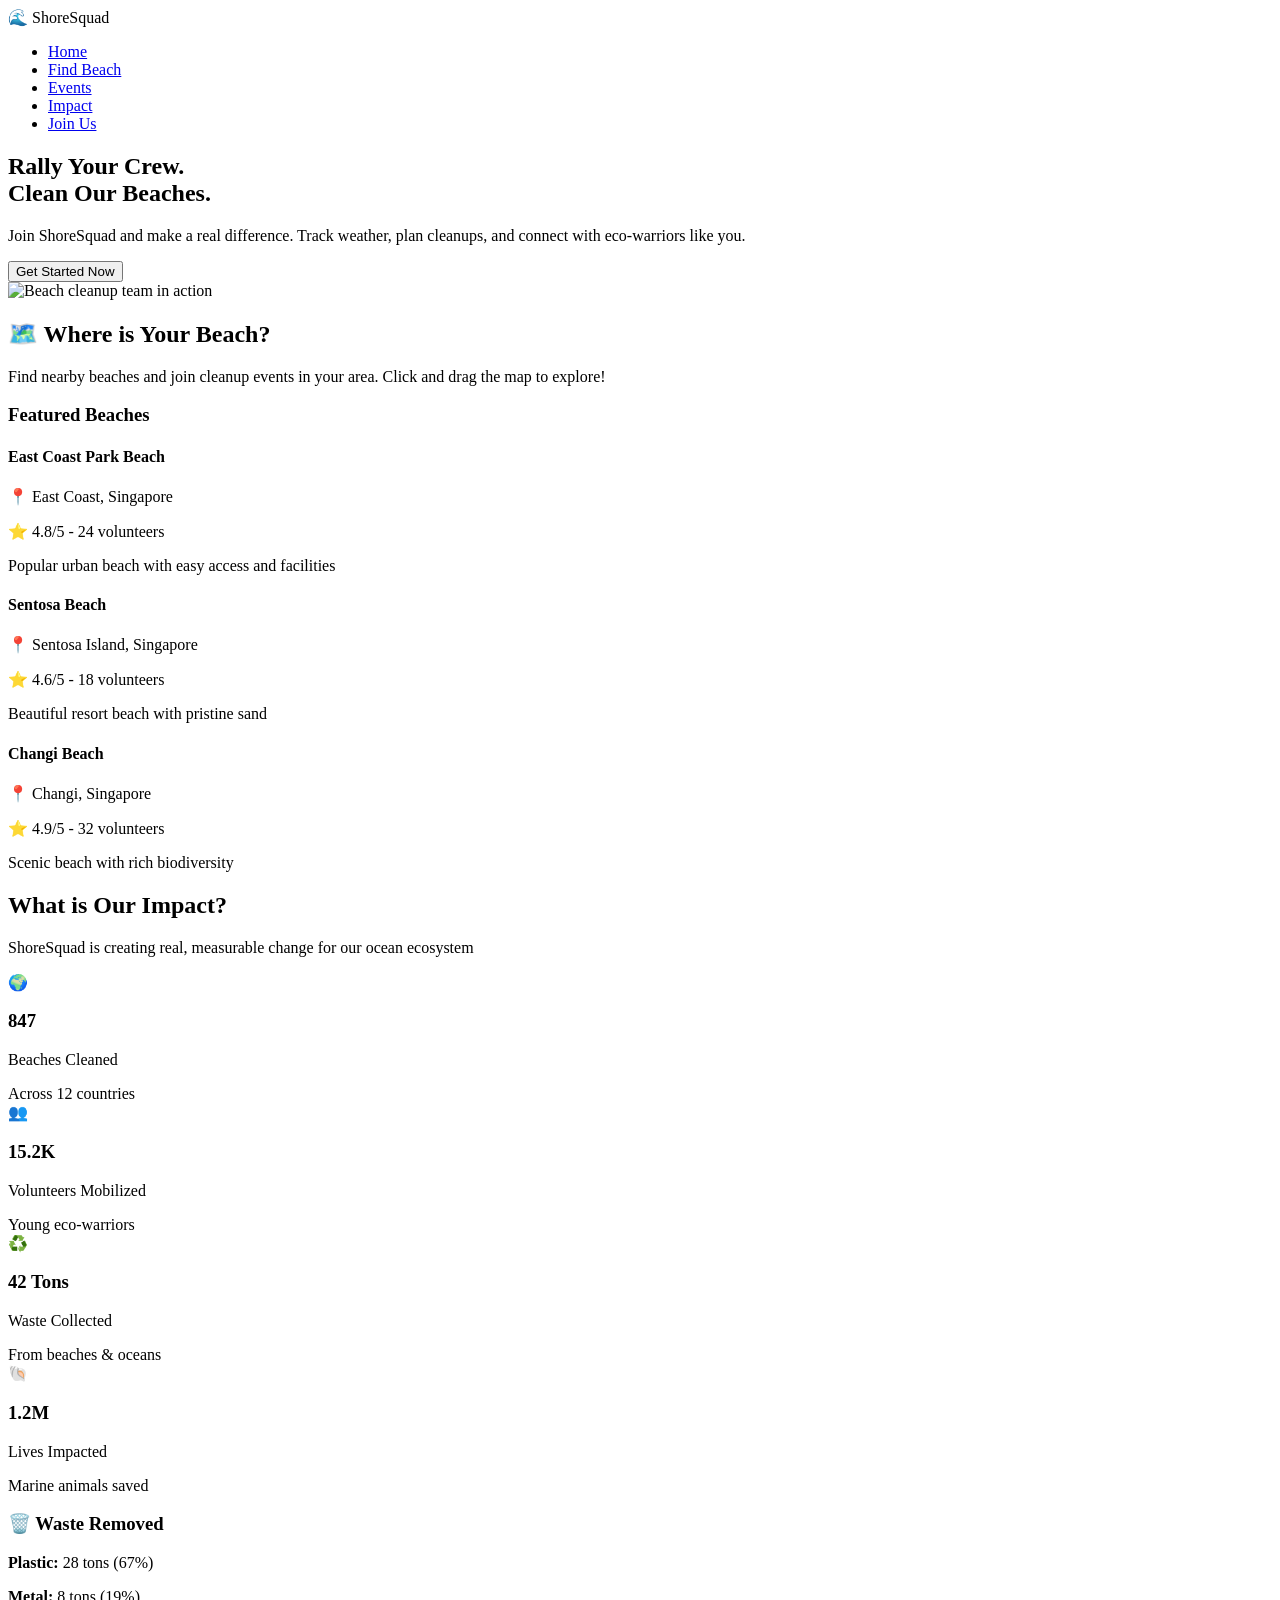
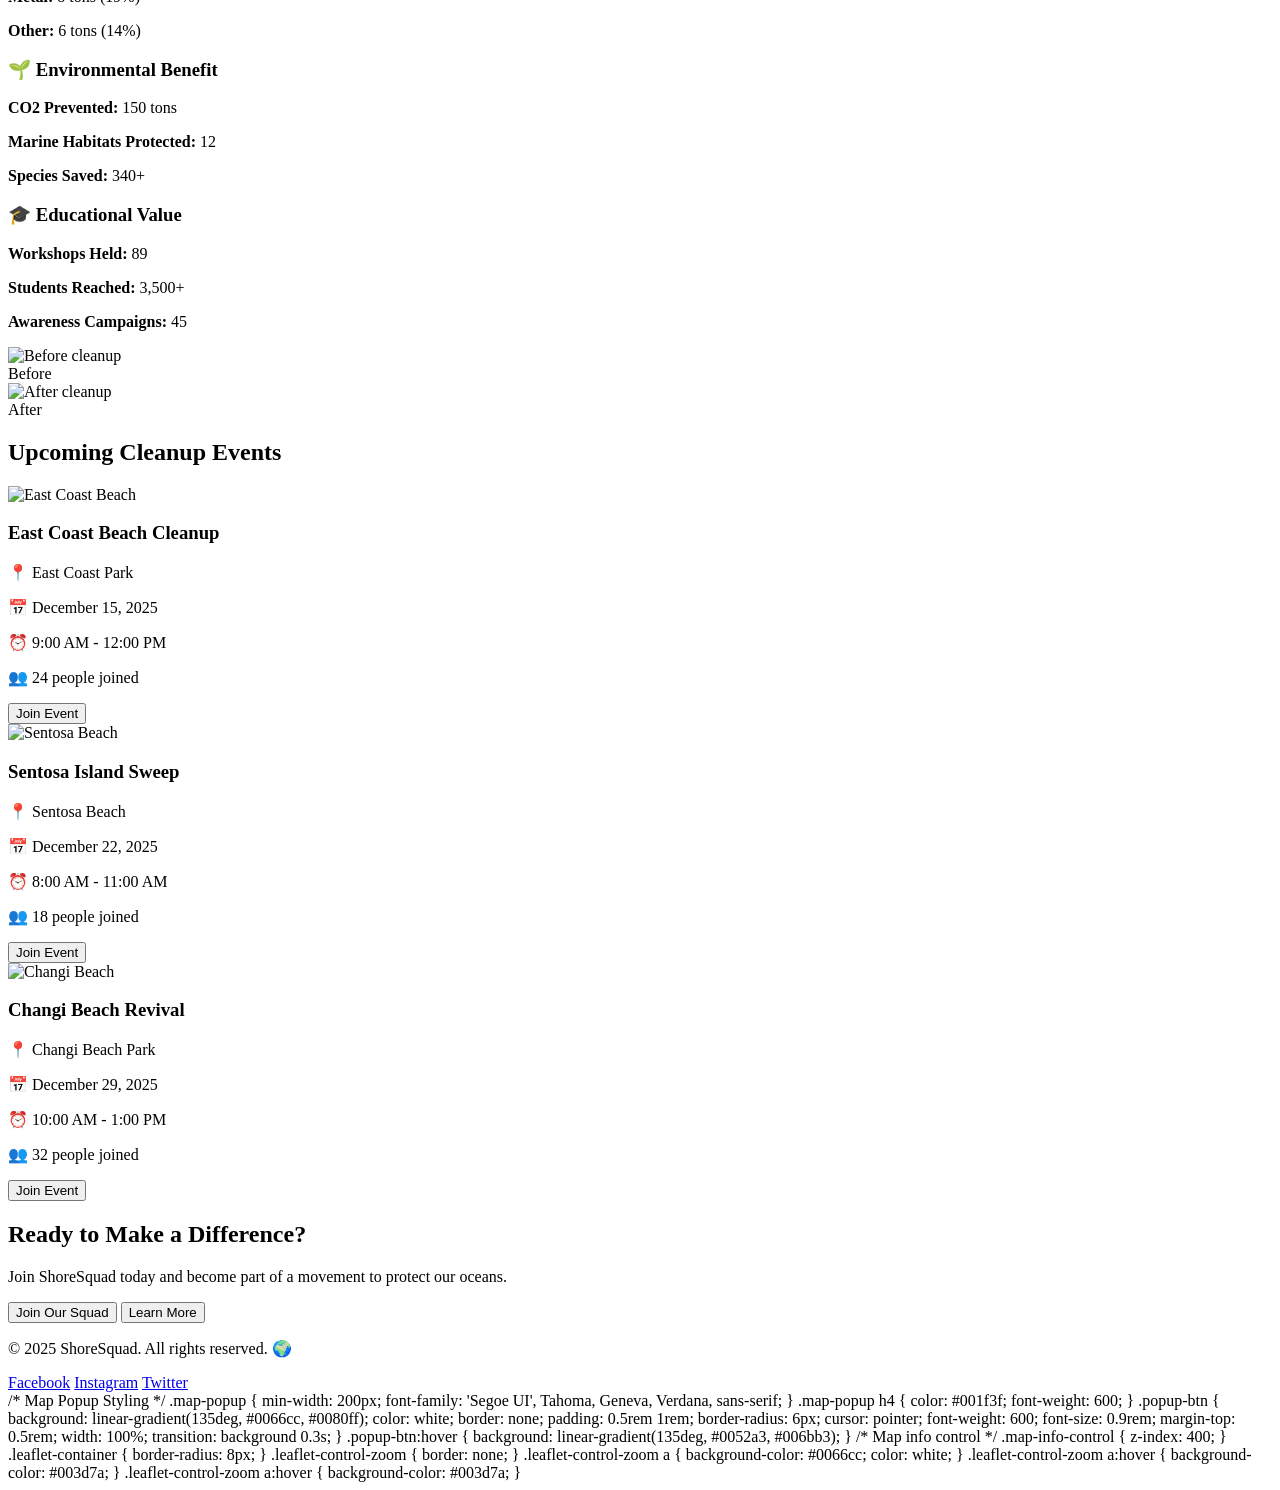
==== index.html @ 5990119d "Update 2.0" ====
<!DOCTYPE html>
<html lang="en">
<head>
    <meta charset="UTF-8">
    <meta name="viewport" content="width=device-width, initial-scale=1.0">
    <title>ShoreSquad - Beach Cleanup Mobilizer</title>
    <link rel="stylesheet" href="css/styles.css">
    
    <!-- Leaflet CSS - MUST be before JS -->
    <link rel="stylesheet" href="https://cdnjs.cloudflare.com/ajax/libs/leaflet/1.9.4/leaflet.min.css" />
</head>
<body>
    <header>
        <nav class="navbar">
            <div class="logo">🌊 ShoreSquad</div>
            <ul class="nav-links">
                <li><a href="#home">Home</a></li>
                <li><a href="#map">Find Beach</a></li>
                <li><a href="#events">Events</a></li>
                <li><a href="#impact">Impact</a></li>
                <li><a href="#join">Join Us</a></li>
            </ul>
        </nav>
    </header>

    <main>
        <!-- Hero Section -->
        <section id="home" class="hero">
            <div class="hero-content">
                <h1>Rally Your Crew.<br>Clean Our Beaches.</h1>
                <p>Join ShoreSquad and make a real difference. Track weather, plan cleanups, and connect with eco-warriors like you.</p>
                <button class="cta-button">Get Started Now</button>
            </div>
            <div class="hero-image">
                <img src="https://images.unsplash.com/photo-1559027615-cd4628902d4a?w=600&h=400&fit=crop" alt="Beach cleanup team in action">
            </div>
        </section>

        <!-- Map Section: Where is Your Beach -->
        <section id="map" class="map-section">
            <h2 class="map-section-title">🗺️ Where is Your Beach?</h2>
            <p class="map-section-subtitle">Find nearby beaches and join cleanup events in your area. Click and drag the map to explore!</p>
            
            <div class="map-layout">
                <div class="map-container">
                    <div id="leaflet-map" class="map-widget"></div>
                </div>
                <div class="map-info">
                    <h3>Featured Beaches</h3>
                    <div class="beach-list">
                        <div class="beach-item active" data-id="east-coast" data-lat="1.3024" data-lng="103.9054">
                            <h4>East Coast Park Beach</h4>
                            <p>📍 East Coast, Singapore</p>
                            <p>⭐ 4.8/5 - 24 volunteers</p>
                            <p class="beach-desc">Popular urban beach with easy access and facilities</p>
                        </div>
                        <div class="beach-item" data-id="sentosa" data-lat="1.2489" data-lng="103.8305">
                            <h4>Sentosa Beach</h4>
                            <p>📍 Sentosa Island, Singapore</p>
                            <p>⭐ 4.6/5 - 18 volunteers</p>
                            <p class="beach-desc">Beautiful resort beach with pristine sand</p>
                        </div>
                        <div class="beach-item" data-id="changi" data-lat="1.3852" data-lng="103.9981">
                            <h4>Changi Beach</h4>
                            <p>📍 Changi, Singapore</p>
                            <p>⭐ 4.9/5 - 32 volunteers</p>
                            <p class="beach-desc">Scenic beach with rich biodiversity</p>
                        </div>
                    </div>
                </div>
            </div>
        </section>

        <!-- Impact Metrics Section -->
        <section id="impact" class="impact-section">
            <h2>What is Our Impact?</h2>
            <p class="impact-intro">ShoreSquad is creating real, measurable change for our ocean ecosystem</p>
            
            <div class="impact-metrics">
                <div class="metric-card impact-primary">
                    <div class="metric-icon">🌍</div>
                    <h3>847</h3>
                    <p>Beaches Cleaned</p>
                    <span class="metric-detail">Across 12 countries</span>
                </div>
                <div class="metric-card impact-secondary">
                    <div class="metric-icon">👥</div>
                    <h3>15.2K</h3>
                    <p>Volunteers Mobilized</p>
                    <span class="metric-detail">Young eco-warriors</span>
                </div>
                <div class="metric-card impact-tertiary">
                    <div class="metric-icon">♻️</div>
                    <h3>42 Tons</h3>
                    <p>Waste Collected</p>
                    <span class="metric-detail">From beaches & oceans</span>
                </div>
                <div class="metric-card impact-accent">
                    <div class="metric-icon">🐚</div>
                    <h3>1.2M</h3>
                    <p>Lives Impacted</p>
                    <span class="metric-detail">Marine animals saved</span>
                </div>
            </div>

            <div class="impact-breakdown">
                <div class="breakdown-card">
                    <h3>🗑️ Waste Removed</h3>
                    <div class="breakdown-content">
                        <p><strong>Plastic:</strong> 28 tons (67%)</p>
                        <p><strong>Metal:</strong> 8 tons (19%)</p>
                        <p><strong>Other:</strong> 6 tons (14%)</p>
                    </div>
                </div>
                <div class="breakdown-card">
                    <h3>🌱 Environmental Benefit</h3>
                    <div class="breakdown-content">
                        <p><strong>CO2 Prevented:</strong> 150 tons</p>
                        <p><strong>Marine Habitats Protected:</strong> 12</p>
                        <p><strong>Species Saved:</strong> 340+</p>
                    </div>
                </div>
                <div class="breakdown-card">
                    <h3>🎓 Educational Value</h3>
                    <div class="breakdown-content">
                        <p><strong>Workshops Held:</strong> 89</p>
                        <p><strong>Students Reached:</strong> 3,500+</p>
                        <p><strong>Awareness Campaigns:</strong> 45</p>
                    </div>
                </div>
            </div>

            <div class="before-after-container">
                <div class="before-after-item">
                    <div class="impact-showcase">
                        <img src="https://images.unsplash.com/photo-1559027615-cd4628902d4a?w=800&h=400&fit=crop" alt="Before cleanup">
                        <div class="before-after-label">Before</div>
                    </div>
                </div>
                <div class="before-after-item">
                    <div class="impact-showcase">
                        <img src="https://images.unsplash.com/photo-1511632765486-a01980e01a18?w=800&h=400&fit=crop" alt="After cleanup">
                        <div class="before-after-label">After</div>
                    </div>
                </div>
            </div>
        </section>

        <!-- Events Section -->
        <section id="events" class="events">
            <h2>Upcoming Cleanup Events</h2>
            <div class="event-cards">
                <div class="event-card">
                    <img src="https://images.unsplash.com/photo-1511632765486-a01980e01a18?w=400&h=250&fit=crop" alt="East Coast Beach">
                    <div class="event-content">
                        <h3>East Coast Beach Cleanup</h3>
                        <p>📍 East Coast Park</p>
                        <p>📅 December 15, 2025</p>
                        <p>⏰ 9:00 AM - 12:00 PM</p>
                        <p>👥 24 people joined</p>
                        <button class="join-button">Join Event</button>
                    </div>
                </div>
                <div class="event-card">
                    <img src="https://images.unsplash.com/photo-1507003211169-0a1dd7228f2d?w=400&h=250&fit=crop" alt="Sentosa Beach">
                    <div class="event-content">
                        <h3>Sentosa Island Sweep</h3>
                        <p>📍 Sentosa Beach</p>
                        <p>📅 December 22, 2025</p>
                        <p>⏰ 8:00 AM - 11:00 AM</p>
                        <p>👥 18 people joined</p>
                        <button class="join-button">Join Event</button>
                    </div>
                </div>
                <div class="event-card">
                    <img src="https://images.unsplash.com/photo-1505142468610-359e7d316be0?w=400&h=250&fit=crop" alt="Changi Beach">
                    <div class="event-content">
                        <h3>Changi Beach Revival</h3>
                        <p>📍 Changi Beach Park</p>
                        <p>📅 December 29, 2025</p>
                        <p>⏰ 10:00 AM - 1:00 PM</p>
                        <p>👥 32 people joined</p>
                        <button class="join-button">Join Event</button>
                    </div>
                </div>
            </div>
        </section>

        <!-- Call to Action -->
        <section id="join" class="cta-section">
            <h2>Ready to Make a Difference?</h2>
            <p>Join ShoreSquad today and become part of a movement to protect our oceans.</p>
            <button class="cta-button large">Join Our Squad</button>
            <button class="secondary-button">Learn More</button>
        </section>
    </main>

    <footer>
        <p>&copy; 2025 ShoreSquad. All rights reserved. 🌍</p>
        <div class="social-links">
            <a href="#">Facebook</a>
            <a href="#">Instagram</a>
            <a href="#">Twitter</a>
        </div>
    </footer>

    <!-- Leaflet JS - CDN -->
    <script src="https://cdnjs.cloudflare.com/ajax/libs/leaflet/1.9.4/leaflet.min.js"></script>
    <!-- App JS -->
    <script src="js/app.js"></script>
</body>
</html>

/* Map Popup Styling */
.map-popup {
    min-width: 200px;
    font-family: 'Segoe UI', Tahoma, Geneva, Verdana, sans-serif;
}

.map-popup h4 {
    color: #001f3f;
    font-weight: 600;
}

.popup-btn {
    background: linear-gradient(135deg, #0066cc, #0080ff);
    color: white;
    border: none;
    padding: 0.5rem 1rem;
    border-radius: 6px;
    cursor: pointer;
    font-weight: 600;
    font-size: 0.9rem;
    margin-top: 0.5rem;
    width: 100%;
    transition: background 0.3s;
}

.popup-btn:hover {
    background: linear-gradient(135deg, #0052a3, #006bb3);
}

/* Map info control */
.map-info-control {
    z-index: 400;
}

.leaflet-container {
    border-radius: 8px;
}

.leaflet-control-zoom {
    border: none;
}

.leaflet-control-zoom a {
    background-color: #0066cc;
    color: white;
}
.leaflet-control-zoom a:hover {
    background-color: #003d7a;
}
.leaflet-control-zoom a:hover {
    background-color: #003d7a;
}
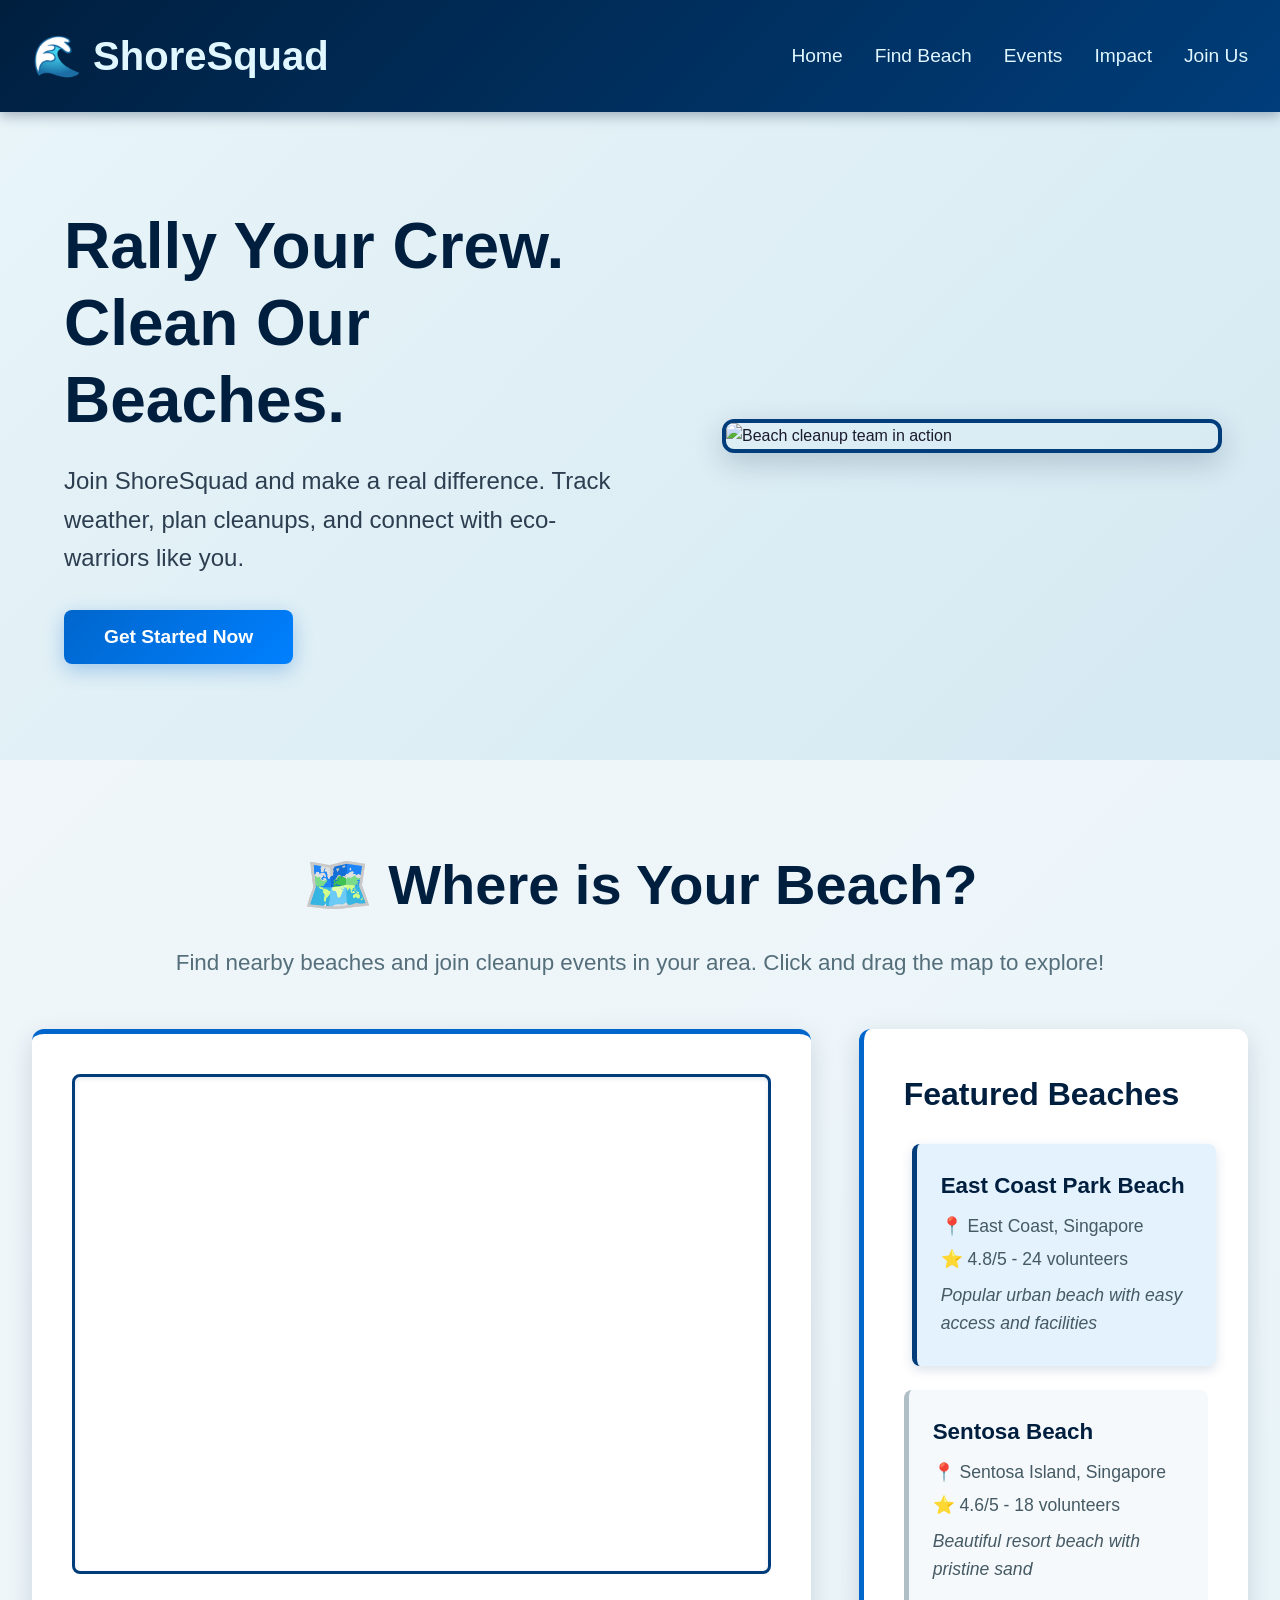
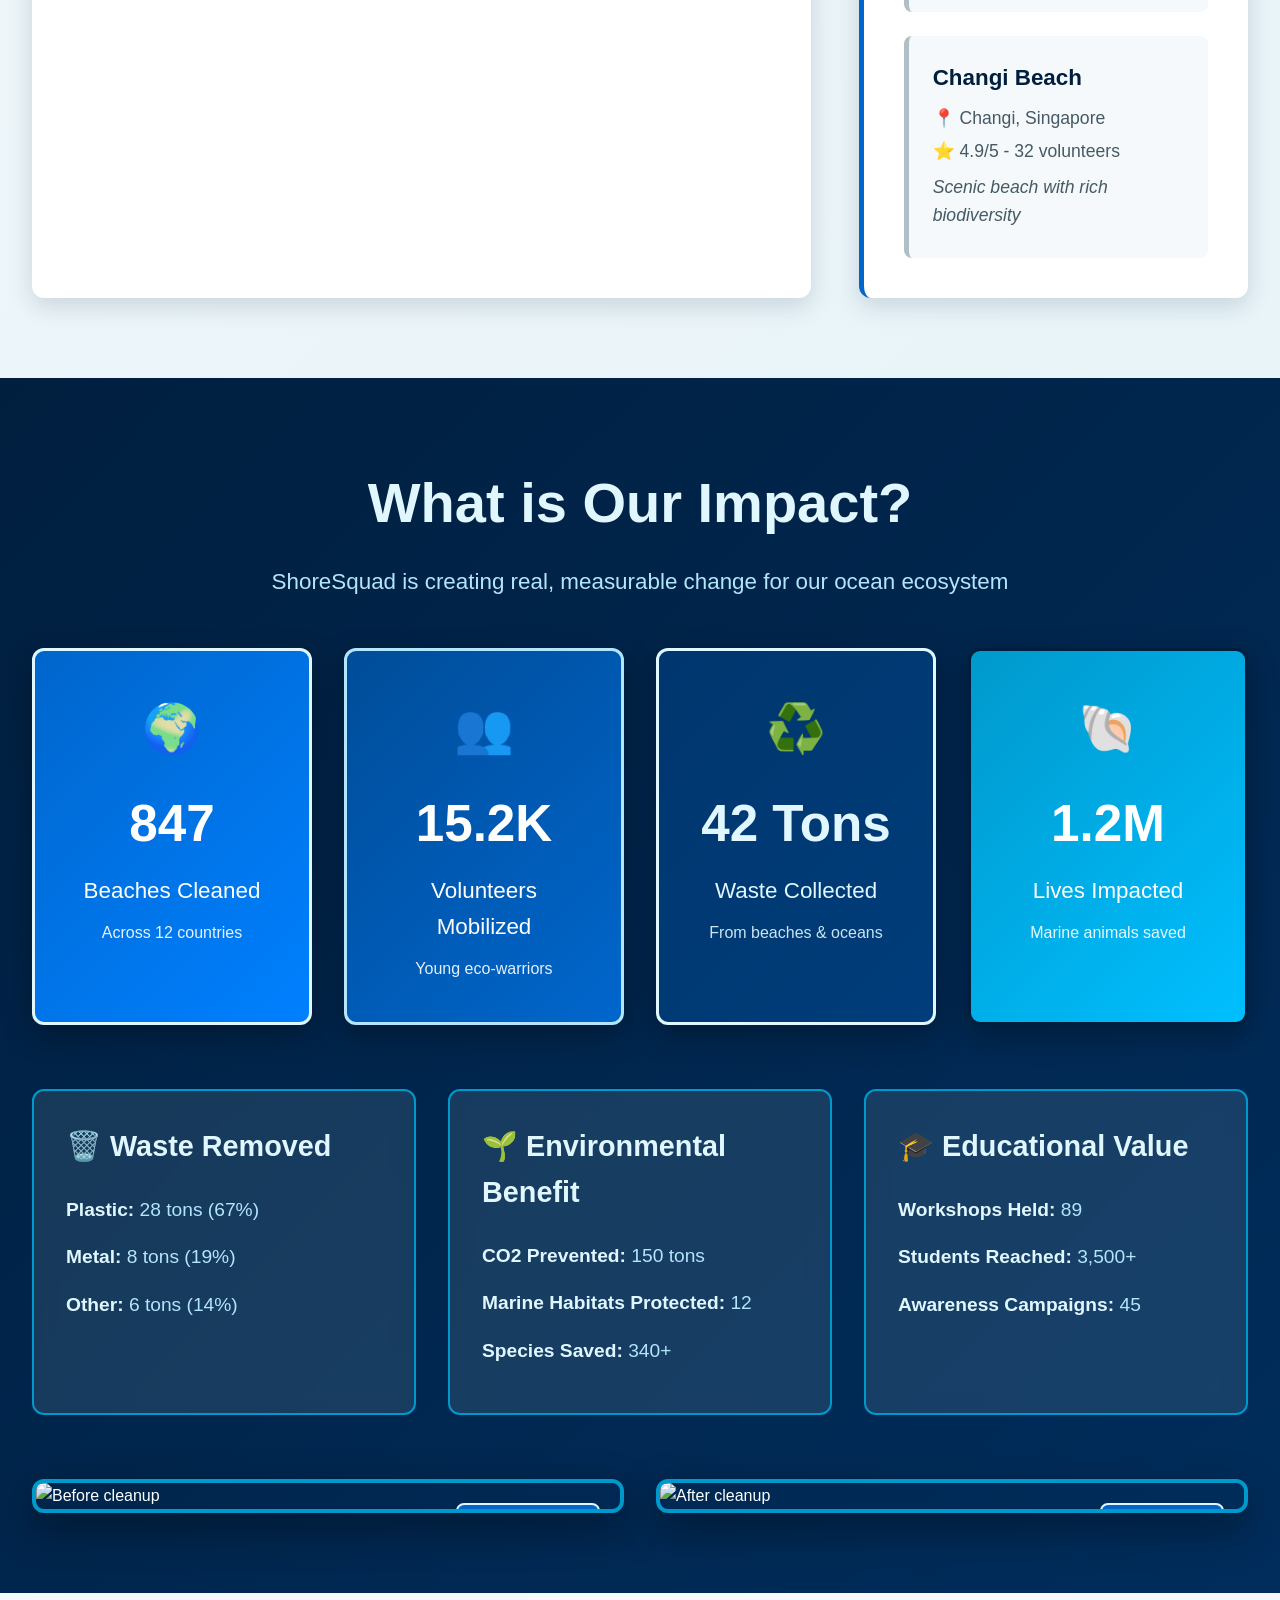
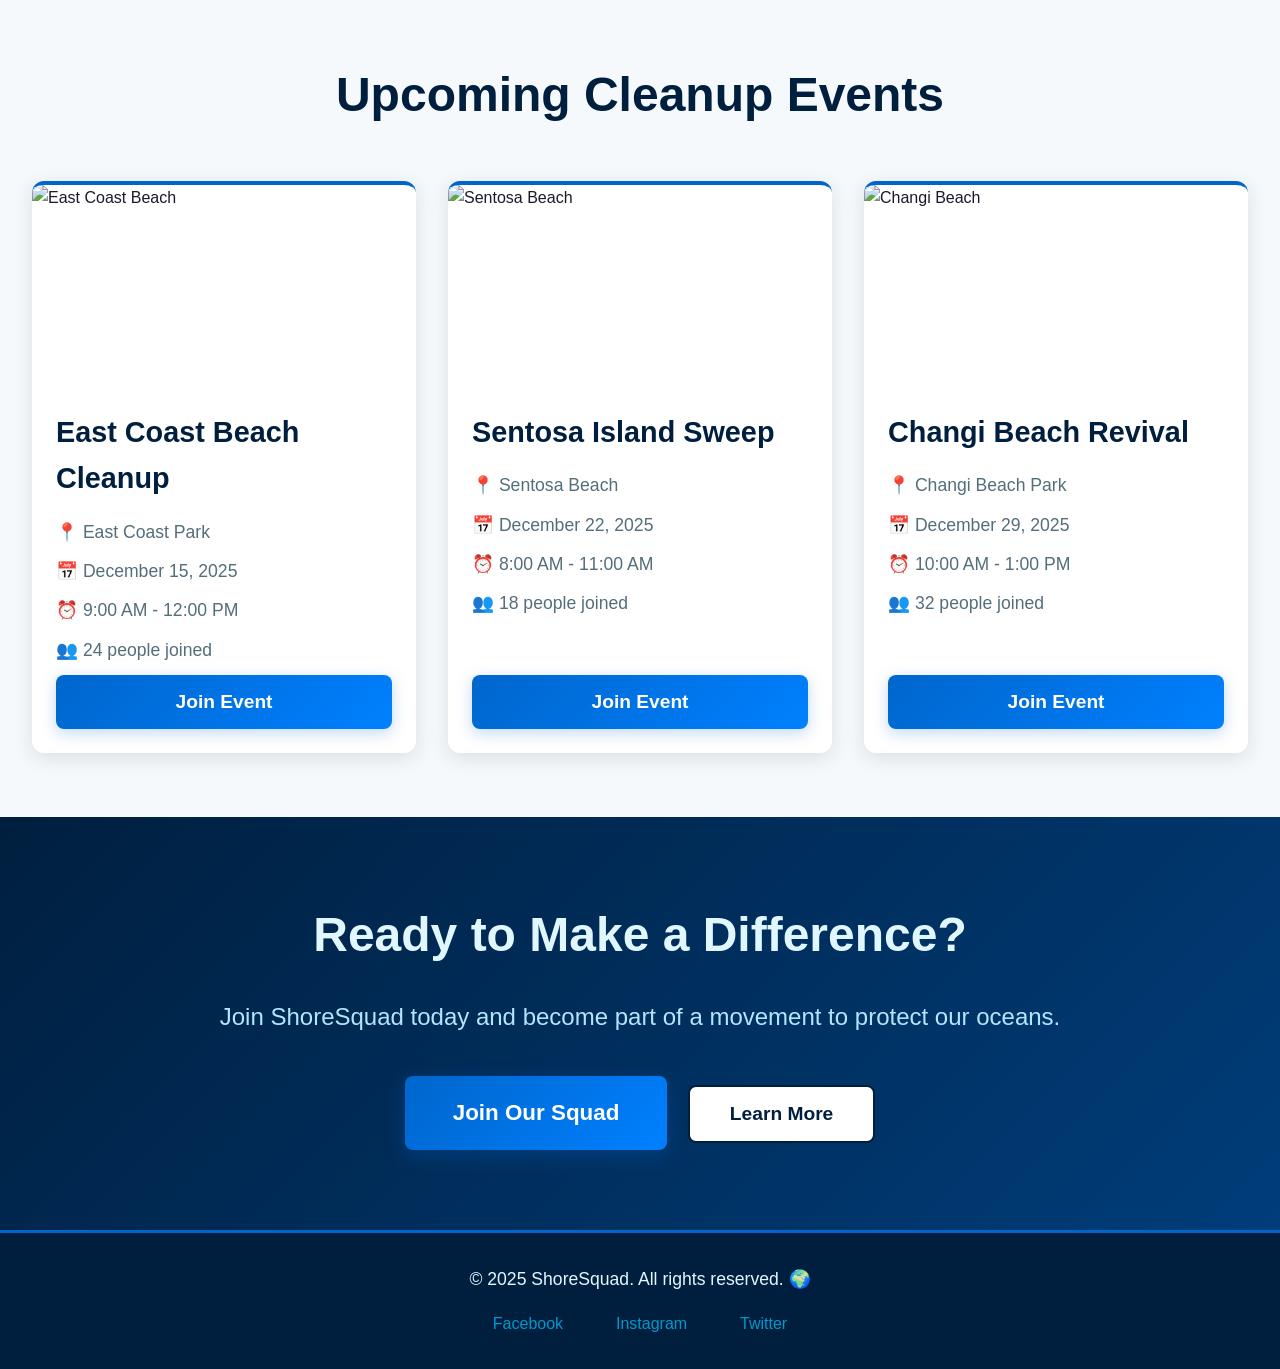
==== commit f5460b2f: "New" ====
--- a/index.html
+++ b/index.html
@@ -211,55 +211,3 @@
 </body>
 </html>
 
-/* Map Popup Styling */
-.map-popup {
-    min-width: 200px;
-    font-family: 'Segoe UI', Tahoma, Geneva, Verdana, sans-serif;
-}
-
-.map-popup h4 {
-    color: #001f3f;
-    font-weight: 600;
-}
-
-.popup-btn {
-    background: linear-gradient(135deg, #0066cc, #0080ff);
-    color: white;
-    border: none;
-    padding: 0.5rem 1rem;
-    border-radius: 6px;
-    cursor: pointer;
-    font-weight: 600;
-    font-size: 0.9rem;
-    margin-top: 0.5rem;
-    width: 100%;
-    transition: background 0.3s;
-}
-
-.popup-btn:hover {
-    background: linear-gradient(135deg, #0052a3, #006bb3);
-}
-
-/* Map info control */
-.map-info-control {
-    z-index: 400;
-}
-
-.leaflet-container {
-    border-radius: 8px;
-}
-
-.leaflet-control-zoom {
-    border: none;
-}
-
-.leaflet-control-zoom a {
-    background-color: #0066cc;
-    color: white;
-}
-.leaflet-control-zoom a:hover {
-    background-color: #003d7a;
-}
-.leaflet-control-zoom a:hover {
-    background-color: #003d7a;
-}
--- a/css/styles.css
+++ b/css/styles.css
@@ -0,0 +1,674 @@
+* {
+    margin: 0;
+    padding: 0;
+    box-sizing: border-box;
+}
+
+body {
+    font-family: 'Segoe UI', Tahoma, Geneva, Verdana, sans-serif;
+    line-height: 1.6;
+    color: #1a1a2e;
+}
+
+/* Header & Navigation */
+header {
+    background: linear-gradient(135deg, #001f3f, #003d7a);
+    color: white;
+    padding: 0;
+    position: sticky;
+    top: 0;
+    z-index: 100;
+    box-shadow: 0 4px 12px rgba(0, 31, 63, 0.3);
+}
+
+.navbar {
+    display: flex;
+    justify-content: space-between;
+    align-items: center;
+    padding: 1.5rem 2rem;
+    max-width: 100%;
+}
+
+.logo {
+    font-size: 2.5rem;
+    font-weight: bold;
+    color: #e0f7ff;
+}
+
+.nav-links {
+    display: flex;
+    list-style: none;
+    gap: 2rem;
+}
+
+.nav-links a {
+    color: #e0f7ff;
+    text-decoration: none;
+    font-size: 1.2rem;
+    font-weight: 500;
+    transition: color 0.3s, text-shadow 0.3s;
+}
+
+.nav-links a:hover {
+    color: #ffffff;
+    text-shadow: 0 0 8px rgba(224, 247, 255, 0.5);
+}
+
+/* Hero Section */
+.hero {
+    display: flex;
+    align-items: center;
+    justify-content: space-between;
+    gap: 3rem;
+    background: linear-gradient(135deg, #e8f4f8 0%, #d4e9f2 100%);
+    padding: 4rem 2rem;
+    width: 100%;
+}
+
+.hero-content {
+    flex: 1;
+    padding: 2rem;
+}
+
+.hero h1 {
+    font-size: 4rem;
+    font-weight: bold;
+    color: #001f3f;
+    margin-bottom: 1.5rem;
+    line-height: 1.2;
+}
+
+.hero p {
+    font-size: 1.5rem;
+    color: #2c3e50;
+    margin-bottom: 2rem;
+}
+
+.hero-image {
+    flex: 1;
+    display: flex;
+    justify-content: center;
+}
+
+.hero-image img {
+    width: 100%;
+    max-width: 500px;
+    height: auto;
+    border-radius: 12px;
+    box-shadow: 0 10px 30px rgba(0, 31, 63, 0.2);
+    border: 4px solid #003d7a;
+}
+
+/* Map Section - SEPARATED AND IMPROVED */
+.map-section {
+    width: 100%;
+    padding: 5rem 2rem;
+    background: linear-gradient(135deg, #f0f6fa 0%, #e8f4f8 100%);
+    display: flex;
+    flex-direction: column;
+}
+
+.map-section-title {
+    font-size: 3.5rem;
+    text-align: center;
+    color: #001f3f;
+    margin-bottom: 1rem;
+    font-weight: bold;
+}
+
+.map-section-subtitle {
+    font-size: 1.4rem;
+    text-align: center;
+    color: #546e7a;
+    margin-bottom: 3rem;
+}
+
+.map-layout {
+    display: grid;
+    grid-template-columns: 2fr 1fr;
+    gap: 3rem;
+    width: 100%;
+}
+
+.map-container {
+    background: white;
+    padding: 2.5rem;
+    border-radius: 12px;
+    box-shadow: 0 8px 25px rgba(0, 31, 63, 0.15);
+    border-top: 5px solid #0066cc;
+}
+
+.map-widget {
+    width: 100%;
+    height: 500px;
+    border-radius: 8px;
+    border: 3px solid #003d7a;
+    box-shadow: inset 0 2px 4px rgba(0, 31, 63, 0.1);
+}
+
+.map-info {
+    background: white;
+    padding: 2.5rem;
+    border-radius: 12px;
+    box-shadow: 0 8px 25px rgba(0, 31, 63, 0.15);
+    border-left: 5px solid #0066cc;
+    display: flex;
+    flex-direction: column;
+    height: fit-content;
+}
+
+.map-info h3 {
+    font-size: 2rem;
+    color: #001f3f;
+    margin-bottom: 1.5rem;
+    font-weight: 600;
+}
+
+.beach-list {
+    display: flex;
+    flex-direction: column;
+    gap: 1.5rem;
+}
+
+.beach-item {
+    padding: 1.5rem;
+    border-left: 5px solid #b0bec5;
+    background: #f5f9fb;
+    border-radius: 8px;
+    cursor: pointer;
+    transition: all 0.3s ease;
+}
+
+.beach-item:hover, .beach-item.active {
+    background: #e3f2fd;
+    border-left-color: #003d7a;
+    transform: translateX(8px);
+    box-shadow: 0 4px 12px rgba(0, 62, 122, 0.15);
+}
+
+.beach-item h4 {
+    font-size: 1.4rem;
+    color: #001f3f;
+    margin-bottom: 0.5rem;
+    font-weight: 600;
+}
+
+.beach-item p {
+    font-size: 1.1rem;
+    color: #455a64;
+    margin-bottom: 0.3rem;
+}
+
+.beach-desc {
+    font-style: italic;
+    color: #78909c;
+    margin-top: 0.5rem;
+    font-size: 1rem;
+}
+
+/* Impact Section - CLEARLY SEPARATED */
+.impact-section {
+    width: 100%;
+    padding: 5rem 2rem;
+    background: linear-gradient(135deg, #001f3f 0%, #002d5c 100%);
+    color: white;
+}
+
+.impact-section h2 {
+    font-size: 3.5rem;
+    text-align: center;
+    margin-bottom: 1rem;
+    color: #e0f7ff;
+    font-weight: bold;
+}
+
+.impact-intro {
+    font-size: 1.4rem;
+    text-align: center;
+    margin-bottom: 3rem;
+    color: #b3e5fc;
+}
+
+.impact-metrics {
+    display: grid;
+    grid-template-columns: repeat(auto-fit, minmax(250px, 1fr));
+    gap: 2rem;
+    margin-bottom: 4rem;
+}
+
+.metric-card {
+    padding: 2.5rem;
+    border-radius: 12px;
+    text-align: center;
+    box-shadow: 0 10px 30px rgba(0, 0, 0, 0.3);
+    border: 3px solid;
+    transition: transform 0.3s, box-shadow 0.3s;
+}
+
+.metric-card:hover {
+    transform: scale(1.05);
+    box-shadow: 0 15px 40px rgba(0, 0, 0, 0.4);
+}
+
+.metric-icon {
+    font-size: 3rem;
+    margin-bottom: 1rem;
+}
+
+.metric-card h3 {
+    font-size: 3.2rem;
+    font-weight: bold;
+    margin-bottom: 0.5rem;
+}
+
+.metric-card p {
+    font-size: 1.4rem;
+    margin-bottom: 0.7rem;
+}
+
+.metric-detail {
+    font-size: 1rem;
+    opacity: 0.9;
+}
+
+/* Navy Blue Contrast Variants */
+.impact-primary {
+    background: linear-gradient(135deg, #0066cc, #0080ff);
+    border-color: #e0f7ff;
+    color: white;
+}
+
+.impact-secondary {
+    background: linear-gradient(135deg, #004d99, #0066cc);
+    border-color: #b3e5fc;
+    color: white;
+}
+
+.impact-tertiary {
+    background: linear-gradient(135deg, #00366e, #003d7a);
+    border-color: #e0f7ff;
+    color: #e0f7ff;
+}
+
+.impact-accent {
+    background: linear-gradient(135deg, #0099cc, #00bfff);
+    border-color: #001f3f;
+    color: white;
+}
+
+/* Impact Breakdown */
+.impact-breakdown {
+    display: grid;
+    grid-template-columns: repeat(auto-fit, minmax(300px, 1fr));
+    gap: 2rem;
+    margin-bottom: 4rem;
+}
+
+.breakdown-card {
+    background: rgba(224, 247, 255, 0.1);
+    border: 2px solid #0099cc;
+    padding: 2rem;
+    border-radius: 12px;
+    backdrop-filter: blur(10px);
+    transition: all 0.3s;
+}
+
+.breakdown-card:hover {
+    background: rgba(224, 247, 255, 0.15);
+    border-color: #e0f7ff;
+    transform: translateY(-5px);
+}
+
+.breakdown-card h3 {
+    font-size: 1.8rem;
+    color: #e0f7ff;
+    margin-bottom: 1.5rem;
+    font-weight: 600;
+}
+
+.breakdown-content p {
+    font-size: 1.2rem;
+    color: #b3e5fc;
+    margin-bottom: 0.8rem;
+    line-height: 1.8;
+}
+
+.breakdown-content strong {
+    color: #e0f7ff;
+}
+
+/* Before/After Container */
+.before-after-container {
+    display: grid;
+    grid-template-columns: 1fr 1fr;
+    gap: 2rem;
+    margin-top: 3rem;
+}
+
+.before-after-item {
+    width: 100%;
+}
+
+/* Impact Showcase */
+.impact-showcase {
+    position: relative;
+    border-radius: 12px;
+    overflow: hidden;
+    box-shadow: 0 15px 40px rgba(0, 0, 0, 0.4);
+    border: 4px solid #0099cc;
+}
+
+.impact-showcase img {
+    width: 100%;
+    height: 400px;
+    object-fit: cover;
+}
+
+.before-after-label {
+    position: absolute;
+    top: 20px;
+    right: 20px;
+    background: #0066cc;
+    color: white;
+    padding: 1rem 2rem;
+    font-size: 1.5rem;
+    font-weight: bold;
+    border-radius: 8px;
+    border: 2px solid #e0f7ff;
+    text-shadow: 1px 1px 2px rgba(0, 0, 0, 0.3);
+}
+
+/* Buttons */
+.cta-button, .join-button, .secondary-button {
+    padding: 1rem 2.5rem;
+    font-size: 1.2rem;
+    border: none;
+    border-radius: 8px;
+    cursor: pointer;
+    font-weight: bold;
+    transition: transform 0.3s, box-shadow 0.3s, background 0.3s;
+}
+
+.cta-button {
+    background: linear-gradient(135deg, #0066cc, #0080ff);
+    color: white;
+    margin-right: 1rem;
+    box-shadow: 0 6px 20px rgba(0, 102, 204, 0.3);
+}
+
+.cta-button:hover {
+    transform: translateY(-3px);
+    box-shadow: 0 10px 30px rgba(0, 102, 204, 0.4);
+    background: linear-gradient(135deg, #0080ff, #0099cc);
+}
+
+.cta-button.large {
+    padding: 1.5rem 3rem;
+    font-size: 1.4rem;
+}
+
+.join-button {
+    background: linear-gradient(135deg, #0066cc, #0080ff);
+    color: white;
+    width: 100%;
+    box-shadow: 0 4px 15px rgba(0, 102, 204, 0.25);
+}
+
+.join-button:hover {
+    background: linear-gradient(135deg, #0052a3, #006bb3);
+    transform: translateY(-2px);
+}
+
+.secondary-button {
+    background: white;
+    color: #001f3f;
+    border: 2px solid #001f3f;
+}
+
+.secondary-button:hover {
+    background: #e3f2fd;
+    color: #001f3f;
+}
+
+/* Events Section */
+.events {
+    width: 100%;
+    padding: 4rem 2rem;
+    background: #f5f9fb;
+}
+
+.events h2 {
+    font-size: 3rem;
+    text-align: center;
+    margin-bottom: 3rem;
+    color: #001f3f;
+    font-weight: bold;
+}
+
+.event-cards {
+    display: grid;
+    grid-template-columns: repeat(auto-fit, minmax(350px, 1fr));
+    gap: 2rem;
+    width: 100%;
+}
+
+.event-card {
+    background: white;
+    border-radius: 12px;
+    overflow: hidden;
+    box-shadow: 0 5px 20px rgba(0, 31, 63, 0.12);
+    transition: transform 0.3s, box-shadow 0.3s;
+    border-top: 4px solid #0066cc;
+    display: flex;
+    flex-direction: column;
+}
+
+.event-card:hover {
+    transform: translateY(-8px);
+    box-shadow: 0 12px 35px rgba(0, 31, 63, 0.2);
+}
+
+.event-card img {
+    width: 100%;
+    height: 200px;
+    object-fit: cover;
+}
+
+.event-content {
+    padding: 1.5rem;
+    flex: 1;
+    display: flex;
+    flex-direction: column;
+}
+
+.event-card h3 {
+    font-size: 1.8rem;
+    margin-bottom: 1rem;
+    color: #001f3f;
+    font-weight: 600;
+}
+
+.event-card p {
+    font-size: 1.1rem;
+    margin-bottom: 0.7rem;
+    color: #546e7a;
+}
+
+.event-card .join-button {
+    margin-top: auto;
+    margin-right: 0;
+}
+
+/* CTA Section */
+.cta-section {
+    width: 100%;
+    background: linear-gradient(135deg, #001f3f 0%, #003d7a 100%);
+    color: white;
+    padding: 5rem 2rem;
+    text-align: center;
+}
+
+.cta-section h2 {
+    font-size: 3rem;
+    margin-bottom: 1.5rem;
+    color: #e0f7ff;
+    font-weight: bold;
+}
+
+.cta-section p {
+    font-size: 1.5rem;
+    margin-bottom: 2.5rem;
+    color: #b3e5fc;
+}
+
+/* Footer */
+footer {
+    background: #001f3f;
+    color: #e0f7ff;
+    text-align: center;
+    padding: 2rem;
+    font-size: 1.1rem;
+    border-top: 3px solid #0066cc;
+}
+
+.social-links {
+    margin-top: 1rem;
+}
+
+.social-links a {
+    color: #0099cc;
+    text-decoration: none;
+    margin: 0 1.5rem;
+    font-size: 1rem;
+    transition: color 0.3s;
+}
+
+.social-links a:hover {
+    color: #e0f7ff;
+    text-decoration: underline;
+}
+
+/* Map Popup Styling */
+.map-popup {
+    min-width: 200px;
+    font-family: 'Segoe UI', Tahoma, Geneva, Verdana, sans-serif;
+}
+
+.map-popup h4 {
+    color: #001f3f;
+    font-weight: 600;
+}
+
+.popup-btn {
+    background: linear-gradient(135deg, #0066cc, #0080ff);
+    color: white;
+    border: none;
+    padding: 0.5rem 1rem;
+    border-radius: 6px;
+    cursor: pointer;
+    font-weight: 600;
+    font-size: 0.9rem;
+    margin-top: 0.5rem;
+    width: 100%;
+    transition: background 0.3s;
+}
+
+.popup-btn:hover {
+    background: linear-gradient(135deg, #0052a3, #006bb3);
+}
+
+/* Map info control */
+.map-info-control {
+    z-index: 400;
+}
+
+.leaflet-container {
+    border-radius: 8px;
+}
+
+.leaflet-control-zoom {
+    border: none;
+}
+
+.leaflet-control-zoom a {
+    background-color: #0066cc;
+    color: white;
+    border: none;
+}
+
+.leaflet-control-zoom a:hover {
+    background-color: #003d7a;
+}
+
+/* Responsive Design */
+@media (max-width: 1024px) {
+    .map-layout {
+        grid-template-columns: 1fr;
+    }
+
+    .map-info {
+        height: auto;
+    }
+
+    .map-widget {
+        height: 400px;
+    }
+
+    .before-after-container {
+        grid-template-columns: 1fr;
+    }
+}
+
+@media (max-width: 768px) {
+    .hero {
+        flex-direction: column;
+        padding: 2rem 1rem;
+    }
+
+    .hero h1 {
+        font-size: 2.5rem;
+    }
+
+    .hero p {
+        font-size: 1.2rem;
+    }
+
+    .nav-links {
+        gap: 1rem;
+        flex-wrap: wrap;
+        font-size: 1rem;
+    }
+
+    .map-section {
+        padding: 3rem 1rem;
+    }
+
+    .map-section-title {
+        font-size: 2.5rem;
+    }
+
+    .map-widget {
+        height: 350px;
+    }
+
+    .impact-section {
+        padding: 3rem 1rem;
+    }
+
+    .impact-section h2 {
+        font-size: 2.5rem;
+    }
+
+    .metric-card h3 {
+        font-size: 2.5rem;
+    }
+
+    .impact-showcase img {
+        height: 300px;
+    }
+
+    .cta-button {
+        margin-right: 0;
+        margin-bottom: 1rem;
+    }
+}
